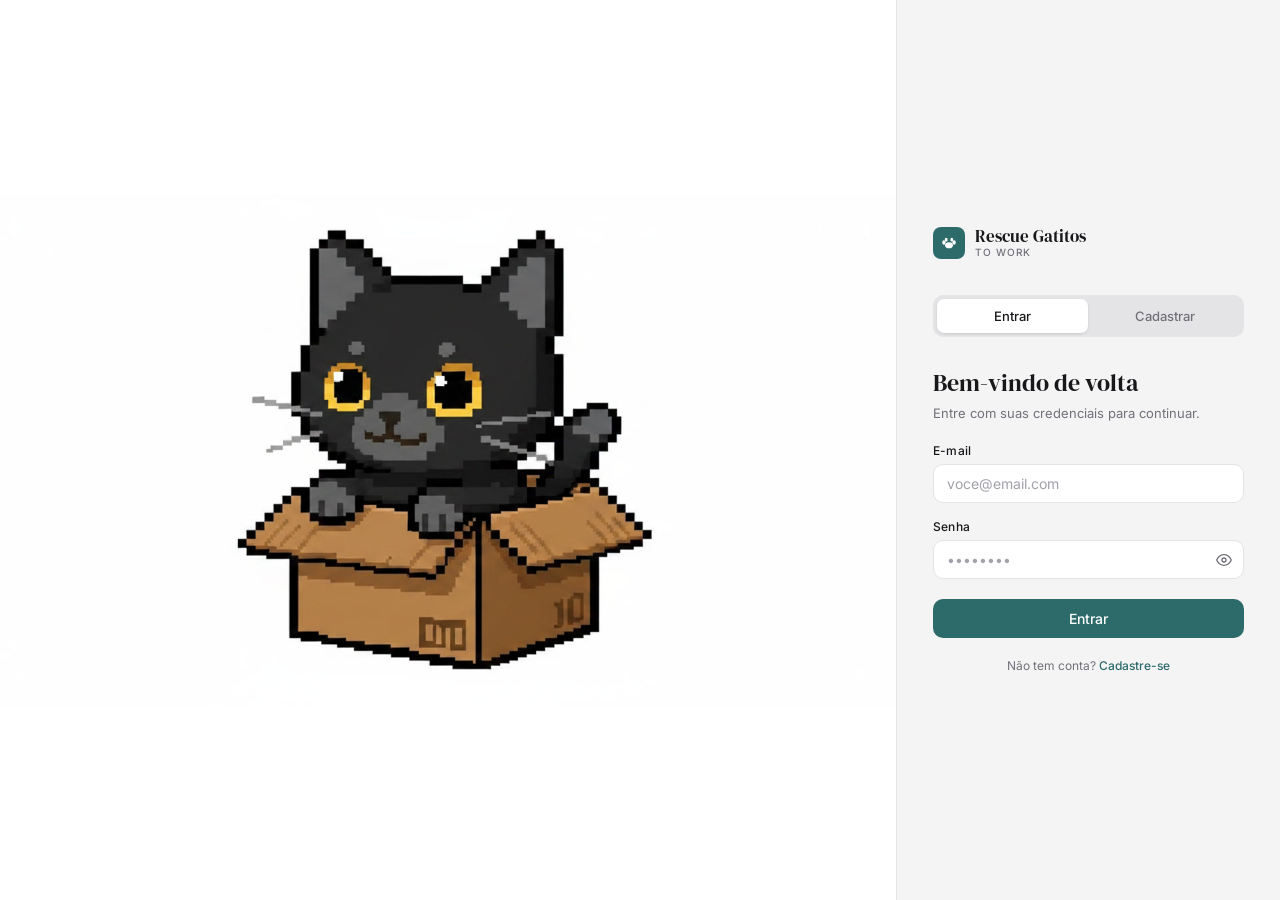
==== index.html @ 32a52352 "First commit" ====
<!DOCTYPE html>

<html lang="pt-BR">
<head>
<meta charset="utf-8"/>
<meta content="width=device-width, initial-scale=1.0" name="viewport"/>
<title>Rescue Gatitos — Entrar</title>
<link href="https://fonts.googleapis.com/css2?family=Inter:wght@300;400;500;600&amp;family=DM+Serif+Display:ital@0;1&amp;display=swap" rel="stylesheet"/>

<link href="/css/index.css" rel="stylesheet"/></head>
<body>
<div class="layout">
<!-- ═══ LEFT: background image (defina a URL no CSS acima) ═══ -->
<section class="left"></section>
<!-- ═══ RIGHT: auth panel ═══ -->
<aside class="right">
<!-- Brand -->
<div class="brand">
<div class="brand-icon">
<svg fill="none" height="18" viewbox="0 0 64 64" width="18" xmlns="http://www.w3.org/2000/svg">
<ellipse cx="32" cy="40" fill="white" rx="14" ry="11"></ellipse>
<ellipse cx="14" cy="30" fill="white" rx="6" ry="8"></ellipse>
<ellipse cx="50" cy="30" fill="white" rx="6" ry="8"></ellipse>
<ellipse cx="22" cy="20" fill="white" rx="5" ry="7"></ellipse>
<ellipse cx="42" cy="20" fill="white" rx="5" ry="7"></ellipse>
</svg>
</div>
<div class="brand-name">
        Rescue Gatitos
        <span>to work</span>
</div>
</div>
<!-- Tabs -->
<div class="tabs" role="tablist">
<button class="tab-btn active" id="tab-login" onclick="switchTab('login')" role="tab">Entrar</button>
<button class="tab-btn" id="tab-register" onclick="switchTab('register')" role="tab">Cadastrar</button>
</div>
<!-- ── Login Form ── -->
<div class="form-panel active" id="panel-login">
<div class="form-header">
<h1>Bem-vindo de volta</h1>
<p>Entre com suas credenciais para continuar.</p>
</div>
<div class="feedback" id="login-feedback"></div>
<div class="field">
<label for="login-email">E-mail</label>
<input autocomplete="email" id="login-email" placeholder="voce@email.com" type="email"/>
<span class="error-msg" id="login-email-err">Informe um e-mail válido.</span>
</div>
<div class="field">
<label for="login-password">Senha</label>
<div class="pw-wrap">
<input autocomplete="current-password" id="login-password" placeholder="••••••••" type="password"/>
<button aria-label="Mostrar senha" class="pw-toggle" onclick="togglePw('login-password', this)" type="button">
<svg fill="none" height="16" stroke="currentColor" stroke-linecap="round" stroke-linejoin="round" stroke-width="2" viewbox="0 0 24 24" width="16"><path d="M1 12s4-8 11-8 11 8 11 8-4 8-11 8-11-8-11-8z"></path><circle cx="12" cy="12" r="3"></circle></svg>
</button>
</div>
<span class="error-msg" id="login-pass-err">Informe sua senha.</span>
</div>
<button class="btn-submit" id="btn-login" onclick="handleLogin()">Entrar</button>
<div class="form-footer">
        Não tem conta? <a href="#" onclick="switchTab('register'); return false;">Cadastre-se</a>
</div>
</div>
<!-- ── Register Form ── -->
<div class="form-panel" id="panel-register">
<div class="form-header">
<h1>Crie sua conta</h1>
<p>Preencha os campos para se cadastrar.</p>
</div>
<div class="feedback" id="register-feedback"></div>
<div class="field">
<label for="reg-nick">Apelido</label>
<input autocomplete="nickname" id="reg-nick" placeholder="Como quer ser chamado?" type="text"/>
<span class="error-msg" id="reg-nick-err">Informe um apelido.</span>
</div>
<div class="field">
<label for="reg-email">E-mail</label>
<input autocomplete="email" id="reg-email" placeholder="voce@email.com" type="email"/>
<span class="error-msg" id="reg-email-err">Informe um e-mail válido.</span>
</div>
<div class="field">
<label for="reg-password">Senha</label>
<div class="pw-wrap">
<input autocomplete="new-password" id="reg-password" placeholder="Mínimo 6 caracteres" type="password"/>
<button aria-label="Mostrar senha" class="pw-toggle" onclick="togglePw('reg-password', this)" type="button">
<svg fill="none" height="16" stroke="currentColor" stroke-linecap="round" stroke-linejoin="round" stroke-width="2" viewbox="0 0 24 24" width="16"><path d="M1 12s4-8 11-8 11 8 11 8-4 8-11 8-11-8-11-8z"></path><circle cx="12" cy="12" r="3"></circle></svg>
</button>
</div>
<span class="error-msg" id="reg-pass-err">Senha deve ter ao menos 6 caracteres.</span>
</div>
<button class="btn-submit" id="btn-register" onclick="handleRegister()">Criar conta</button>
<div class="form-footer">
        Já tem conta? <a href="#" onclick="switchTab('login'); return false;">Entrar</a>
</div>
</div>
</aside>
</div>

<script src="/js/index.js"></script></body>
</html>
---- css/index.css ----
*, *::before, *::after { box-sizing: border-box; margin: 0; padding: 0; }

    :root {
      --white:      #FFFFFF;
      --panel:      #F4F4F5;
      --border:     #E4E4E7;
      --text:       #18181B;
      --muted:      #71717A;
      --accent:     #2D6A6A;
      --accent-h:   #235454;
      --accent-s:   #E8F2F2;
      --error:      #DC2626;
      --radius:     10px;
      --transition: 180ms ease;
    }

    html, body {
      height: 100%;
      font-family: 'Inter', sans-serif;
      background: var(--white);
      color: var(--text);
      -webkit-font-smoothing: antialiased;
    }

    /* ── Layout ── */
    .layout {
      display: flex;
      height: 100vh;
      min-height: 100vh;
    }

    /* ── Left panel (70%) ── */
    .left {
      flex: 0 0 70%;
      position: relative;
      overflow: hidden;

      /* =====================================================
         BACKGROUND IMAGE
         Substitua a URL abaixo pelo caminho da sua imagem.
         Exemplo: url('assets/banner.jpg')
         ===================================================== */
      background-image: url('[data-uri]');
      background-size: contain;
      background-position: center;
      background-repeat: no-repeat;
      background-color: var(--white); /* exibido enquanto a imagem não estiver definida */
    }

    /* ── Right panel (30%) ── */
    .right {
      flex: 0 0 30%;
      background: var(--panel);
      display: flex;
      flex-direction: column;
      align-items: center;
      justify-content: center;
      padding: 40px 36px;
      position: relative;
      border-left: 1px solid var(--border);
    }

    /* ── Brand ── */
    .brand {
      display: flex;
      align-items: center;
      gap: 10px;
      margin-bottom: 36px;
      align-self: flex-start;
    }

    .brand-icon {
      width: 32px;
      height: 32px;
      background: var(--accent);
      border-radius: 8px;
      display: flex;
      align-items: center;
      justify-content: center;
    }

    .brand-name {
      font-family: 'DM Serif Display', serif;
      font-size: 17px;
      color: var(--text);
      line-height: 1;
    }

    .brand-name span {
      display: block;
      font-family: 'Inter', sans-serif;
      font-size: 10px;
      font-weight: 500;
      letter-spacing: 0.1em;
      color: var(--muted);
      text-transform: uppercase;
      margin-top: 2px;
    }

    /* ── Tabs ── */
    .tabs {
      display: flex;
      width: 100%;
      background: var(--border);
      border-radius: var(--radius);
      padding: 4px;
      margin-bottom: 32px;
      gap: 2px;
    }

    .tab-btn {
      flex: 1;
      padding: 9px;
      border: none;
      border-radius: 7px;
      background: transparent;
      font-family: 'Inter', sans-serif;
      font-size: 13px;
      font-weight: 500;
      color: var(--muted);
      cursor: pointer;
      transition: all var(--transition);
    }

    .tab-btn.active {
      background: var(--white);
      color: var(--text);
      box-shadow: 0 1px 3px rgba(0,0,0,0.08), 0 1px 2px rgba(0,0,0,0.04);
    }

    /* ── Forms ── */
    .form-panel {
      width: 100%;
      display: none;
      flex-direction: column;
      gap: 16px;
    }

    .form-panel.active { display: flex; }

    .form-header {
      margin-bottom: 4px;
    }

    .form-header h1 {
      font-family: 'DM Serif Display', serif;
      font-size: 24px;
      font-weight: 400;
      color: var(--text);
      line-height: 1.2;
    }

    .form-header p {
      font-size: 13px;
      color: var(--muted);
      margin-top: 6px;
      line-height: 1.5;
    }

    .field {
      display: flex;
      flex-direction: column;
      gap: 6px;
    }

    label {
      font-size: 12px;
      font-weight: 500;
      color: var(--text);
      letter-spacing: 0.02em;
    }

    input[type="text"],
    input[type="email"],
    input[type="password"] {
      width: 100%;
      padding: 10px 13px;
      border: 1.5px solid var(--border);
      border-radius: var(--radius);
      background: var(--white);
      font-family: 'Inter', sans-serif;
      font-size: 14px;
      color: var(--text);
      outline: none;
      transition: border-color var(--transition), box-shadow var(--transition);
    }

    input::placeholder { color: #A1A1AA; }

    input:focus {
      border-color: var(--accent);
      box-shadow: 0 0 0 3px var(--accent-s);
    }

    input.error-input { border-color: var(--error); }

    .error-msg {
      font-size: 11.5px;
      color: var(--error);
      display: none;
    }

    .error-msg.visible { display: block; }

    /* ── Password wrapper ── */
    .pw-wrap {
      position: relative;
    }

    .pw-wrap input { padding-right: 40px; }

    .pw-toggle {
      position: absolute;
      right: 12px;
      top: 50%;
      transform: translateY(-50%);
      background: none;
      border: none;
      cursor: pointer;
      color: var(--muted);
      display: flex;
      align-items: center;
      padding: 0;
      transition: color var(--transition);
    }

    .pw-toggle:hover { color: var(--accent); }

    /* ── Submit button ── */
    .btn-submit {
      width: 100%;
      padding: 11px;
      border: none;
      border-radius: var(--radius);
      background: var(--accent);
      color: #fff;
      font-family: 'Inter', sans-serif;
      font-size: 14px;
      font-weight: 500;
      cursor: pointer;
      transition: background var(--transition), transform 80ms ease, box-shadow var(--transition);
      margin-top: 4px;
      position: relative;
      overflow: hidden;
    }

    .btn-submit:hover { background: var(--accent-h); }
    .btn-submit:active { transform: scale(0.985); }

    .btn-submit.loading {
      pointer-events: none;
      color: transparent;
    }

    .btn-submit.loading::after {
      content: '';
      position: absolute;
      inset: 0;
      margin: auto;
      width: 18px;
      height: 18px;
      border: 2px solid rgba(255,255,255,0.4);
      border-top-color: #fff;
      border-radius: 50%;
      animation: spin 0.6s linear infinite;
    }

    @keyframes spin { to { transform: rotate(360deg); } }

    /* ── Feedback banner ── */
    .feedback {
      padding: 10px 13px;
      border-radius: var(--radius);
      font-size: 13px;
      display: none;
    }

    .feedback.show { display: block; }
    .feedback.success { background: #ECFDF5; color: #065F46; border: 1px solid #A7F3D0; }
    .feedback.error   { background: #FEF2F2; color: var(--error); border: 1px solid #FECACA; }

    /* ── Footer ── */
    .form-footer {
      font-size: 12px;
      color: var(--muted);
      text-align: center;
      margin-top: 4px;
    }

    .form-footer a {
      color: var(--accent);
      text-decoration: none;
      font-weight: 500;
    }

    .form-footer a:hover { text-decoration: underline; }

    /* ── Divider ── */
    .divider {
      display: flex;
      align-items: center;
      gap: 10px;
      color: #A1A1AA;
      font-size: 11px;
    }

    .divider::before,
    .divider::after {
      content: '';
      flex: 1;
      height: 1px;
      background: var(--border);
    }

    /* ── Responsive ── */
    @media (max-width: 768px) {
      .layout { flex-direction: column; }
      .left { flex: 0 0 240px; }
      .right { flex: 1; padding: 32px 24px; }
      .image-placeholder { margin: 16px; }
    }
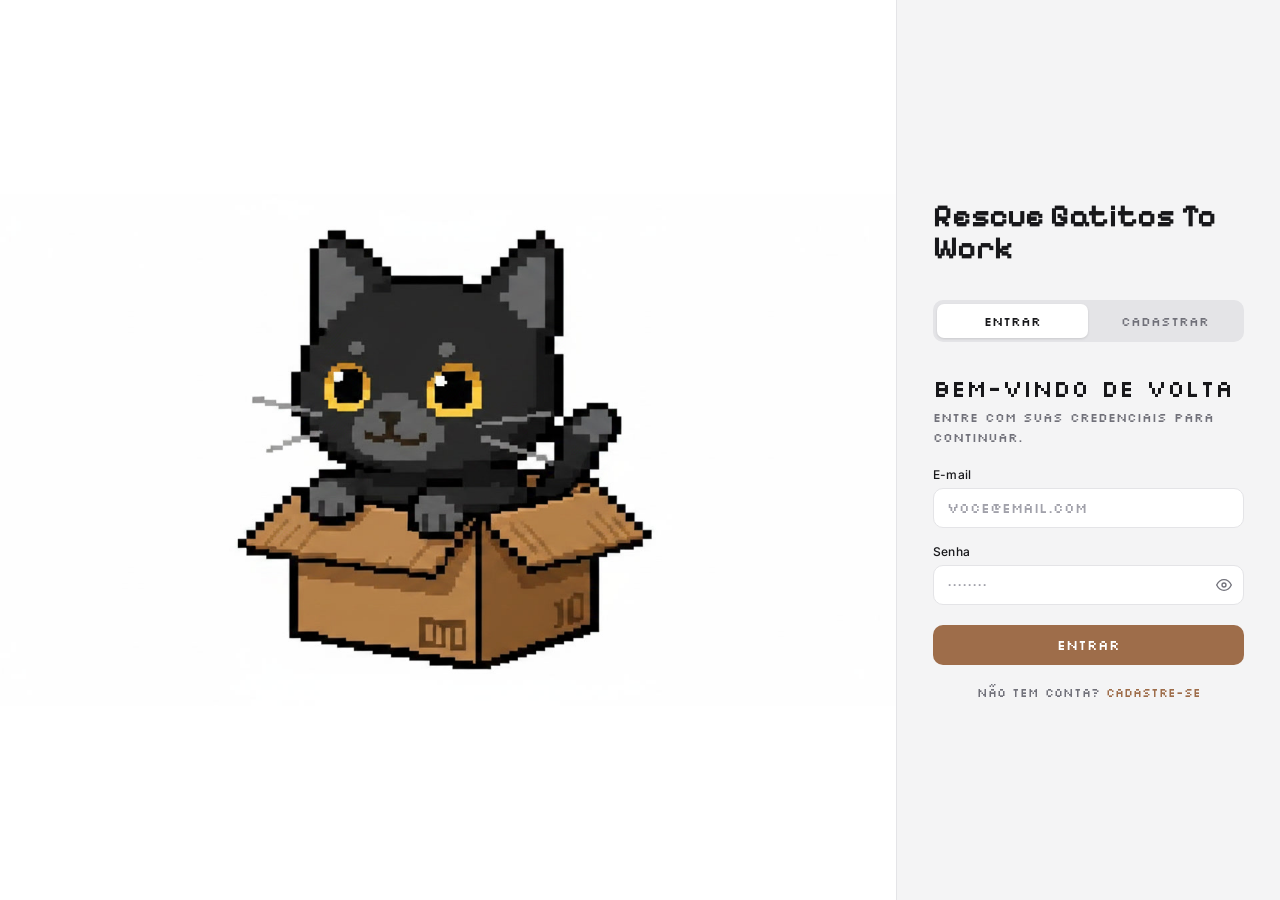
==== commit 0f317738: "Minor fixes in index.html" ====
--- a/index.html
+++ b/index.html
@@ -16,18 +16,8 @@
 <aside class="right">
 <!-- Brand -->
 <div class="brand">
-<div class="brand-icon">
-<svg fill="none" height="18" viewbox="0 0 64 64" width="18" xmlns="http://www.w3.org/2000/svg">
-<ellipse cx="32" cy="40" fill="white" rx="14" ry="11"></ellipse>
-<ellipse cx="14" cy="30" fill="white" rx="6" ry="8"></ellipse>
-<ellipse cx="50" cy="30" fill="white" rx="6" ry="8"></ellipse>
-<ellipse cx="22" cy="20" fill="white" rx="5" ry="7"></ellipse>
-<ellipse cx="42" cy="20" fill="white" rx="5" ry="7"></ellipse>
-</svg>
-</div>
 <div class="brand-name">
-        Rescue Gatitos
-        <span>to work</span>
+        Rescue Gatitos To Work
 </div>
 </div>
 <!-- Tabs -->
--- a/css/index.css
+++ b/css/index.css
@@ -1,4 +1,5 @@
-
+    @import url('https://fonts.googleapis.com/css2?family=Inter:wght@100..900&family=Pixelify+Sans:wght@400..700&family=Silkscreen:wght@400;700&family=Tiny5&display=swap');
+    
     *, *::before, *::after { box-sizing: border-box; margin: 0; padding: 0; }
 
     :root {
@@ -7,8 +8,8 @@
       --border:     #E4E4E7;
       --text:       #18181B;
       --muted:      #71717A;
-      --accent:     #2D6A6A;
-      --accent-h:   #235454;
+      --accent:     #9e6d4a;
+      --accent-h:   #B57C54;
       --accent-s:   #E8F2F2;
       --error:      #DC2626;
       --radius:     10px;
@@ -81,21 +82,11 @@
     }
 
     .brand-name {
-      font-family: 'DM Serif Display', serif;
-      font-size: 17px;
+      font-family:  'Pixelify Sans', sans-serif;
+      font-weight: 700;
+      font-size: 32px;
       color: var(--text);
       line-height: 1;
-    }
-
-    .brand-name span {
-      display: block;
-      font-family: 'Inter', sans-serif;
-      font-size: 10px;
-      font-weight: 500;
-      letter-spacing: 0.1em;
-      color: var(--muted);
-      text-transform: uppercase;
-      margin-top: 2px;
     }
 
     /* ── Tabs ── */
@@ -115,7 +106,7 @@
       border: none;
       border-radius: 7px;
       background: transparent;
-      font-family: 'Inter', sans-serif;
+      font-family: 'Silkscreen', sans-serif;
       font-size: 13px;
       font-weight: 500;
       color: var(--muted);
@@ -144,7 +135,7 @@
     }
 
     .form-header h1 {
-      font-family: 'DM Serif Display', serif;
+      font-family: 'Silkscreen', sans-serif;
       font-size: 24px;
       font-weight: 400;
       color: var(--text);
@@ -152,6 +143,7 @@
     }
 
     .form-header p {
+      font-family: 'Silkscreen', sans-serif;
       font-size: 13px;
       color: var(--muted);
       margin-top: 6px;
@@ -179,7 +171,7 @@
       border: 1.5px solid var(--border);
       border-radius: var(--radius);
       background: var(--white);
-      font-family: 'Inter', sans-serif;
+      font-family: 'Silkscreen', sans-serif;
       font-size: 14px;
       color: var(--text);
       outline: none;
@@ -235,7 +227,7 @@
       border-radius: var(--radius);
       background: var(--accent);
       color: #fff;
-      font-family: 'Inter', sans-serif;
+      font-family: 'Silkscreen', sans-serif;
       font-size: 14px;
       font-weight: 500;
       cursor: pointer;
@@ -272,6 +264,7 @@
     .feedback {
       padding: 10px 13px;
       border-radius: var(--radius);
+      font-family: 'Silkscreen', sans-serif;
       font-size: 13px;
       display: none;
     }
@@ -282,6 +275,7 @@
 
     /* ── Footer ── */
     .form-footer {
+      font-family: 'Silkscreen', sans-serif;
       font-size: 12px;
       color: var(--muted);
       text-align: center;
@@ -302,6 +296,7 @@
       align-items: center;
       gap: 10px;
       color: #A1A1AA;
+      font-family: 'Silkscreen', sans-serif;
       font-size: 11px;
     }
 
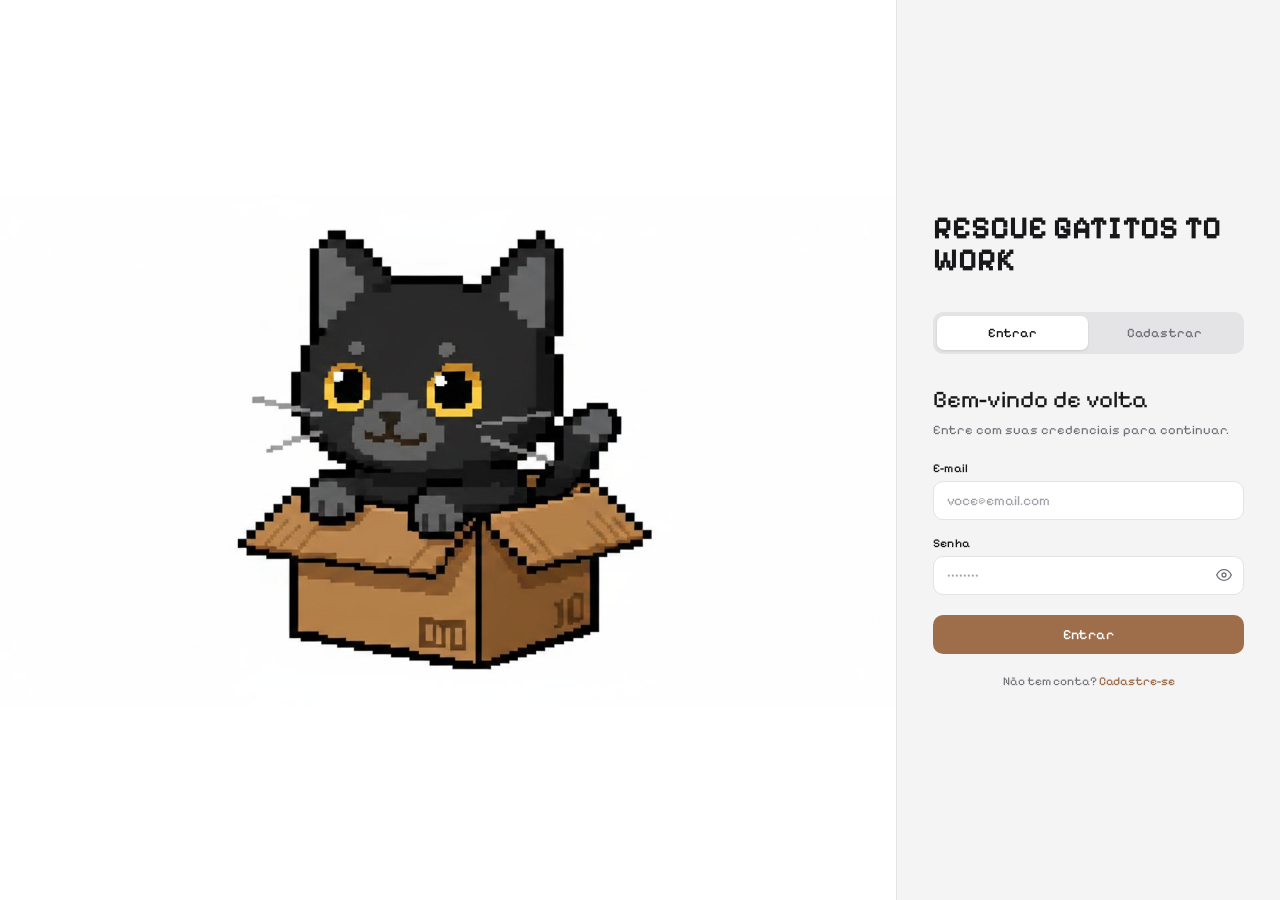
==== commit 9fb1b0e6: "OverHaul minor fixes" ====
--- a/index.html
+++ b/index.html
@@ -17,7 +17,7 @@
 <!-- Brand -->
 <div class="brand">
 <div class="brand-name">
-        Rescue Gatitos To Work
+        RESCUE GATITOS TO WORK
 </div>
 </div>
 <!-- Tabs -->
--- a/css/index.css
+++ b/css/index.css
@@ -18,7 +18,7 @@
 
     html, body {
       height: 100%;
-      font-family: 'Inter', sans-serif;
+      font-family:  'Pixelify Sans', sans-serif;
       background: var(--white);
       color: var(--text);
       -webkit-font-smoothing: antialiased;
@@ -42,7 +42,7 @@
          Substitua a URL abaixo pelo caminho da sua imagem.
          Exemplo: url('assets/banner.jpg')
          ===================================================== */
-      background-image: url('[data-uri]');
+      background-image: url("../assets/index.jpg");
       background-size: contain;
       background-position: center;
       background-repeat: no-repeat;
@@ -106,7 +106,7 @@
       border: none;
       border-radius: 7px;
       background: transparent;
-      font-family: 'Silkscreen', sans-serif;
+      font-family:  'Pixelify Sans', sans-serif;
       font-size: 13px;
       font-weight: 500;
       color: var(--muted);
@@ -135,7 +135,7 @@
     }
 
     .form-header h1 {
-      font-family: 'Silkscreen', sans-serif;
+      font-family:  'Pixelify Sans', sans-serif;
       font-size: 24px;
       font-weight: 400;
       color: var(--text);
@@ -143,7 +143,7 @@
     }
 
     .form-header p {
-      font-family: 'Silkscreen', sans-serif;
+      font-family:  'Pixelify Sans', sans-serif;
       font-size: 13px;
       color: var(--muted);
       margin-top: 6px;
@@ -171,7 +171,7 @@
       border: 1.5px solid var(--border);
       border-radius: var(--radius);
       background: var(--white);
-      font-family: 'Silkscreen', sans-serif;
+      font-family:  'Pixelify Sans', sans-serif;
       font-size: 14px;
       color: var(--text);
       outline: none;
@@ -227,7 +227,7 @@
       border-radius: var(--radius);
       background: var(--accent);
       color: #fff;
-      font-family: 'Silkscreen', sans-serif;
+      font-family:  'Pixelify Sans', sans-serif;
       font-size: 14px;
       font-weight: 500;
       cursor: pointer;
@@ -264,7 +264,7 @@
     .feedback {
       padding: 10px 13px;
       border-radius: var(--radius);
-      font-family: 'Silkscreen', sans-serif;
+      font-family:  'Pixelify Sans', sans-serif;
       font-size: 13px;
       display: none;
     }
@@ -275,7 +275,7 @@
 
     /* ── Footer ── */
     .form-footer {
-      font-family: 'Silkscreen', sans-serif;
+      font-family:  'Pixelify Sans', sans-serif;
       font-size: 12px;
       color: var(--muted);
       text-align: center;
@@ -296,7 +296,7 @@
       align-items: center;
       gap: 10px;
       color: #A1A1AA;
-      font-family: 'Silkscreen', sans-serif;
+      font-family:  'Pixelify Sans', sans-serif;
       font-size: 11px;
     }
 
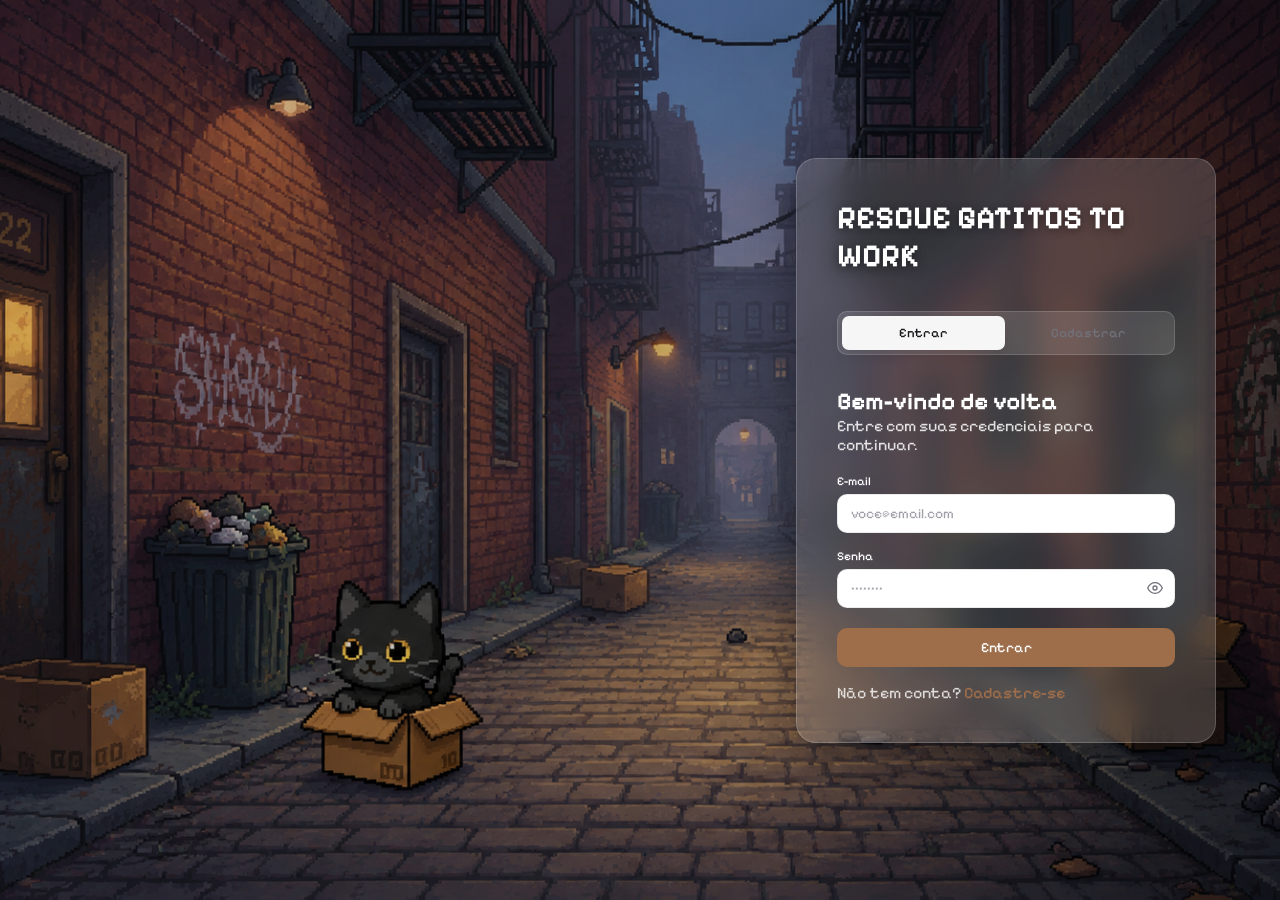
==== commit 79a80eae: "Home page prototype v1.0.0" ====
--- a/index.html
+++ b/index.html
@@ -10,8 +10,6 @@
 <link href="/css/index.css" rel="stylesheet"/></head>
 <body>
 <div class="layout">
-<!-- ═══ LEFT: background image (defina a URL no CSS acima) ═══ -->
-<section class="left"></section>
 <!-- ═══ RIGHT: auth panel ═══ -->
 <aside class="right">
 <!-- Brand -->
--- a/css/index.css
+++ b/css/index.css
@@ -1,65 +1,89 @@
     @import url('https://fonts.googleapis.com/css2?family=Inter:wght@100..900&family=Pixelify+Sans:wght@400..700&family=Silkscreen:wght@400;700&family=Tiny5&display=swap');
-    
-    *, *::before, *::after { box-sizing: border-box; margin: 0; padding: 0; }
+
+    *,
+    *::before,
+    *::after {
+      box-sizing: border-box;
+      margin: 0;
+      padding: 0;
+    }
 
     :root {
-      --white:      #FFFFFF;
-      --panel:      #F4F4F5;
-      --border:     #E4E4E7;
-      --text:       #18181B;
-      --muted:      #71717A;
-      --accent:     #9e6d4a;
-      --accent-h:   #B57C54;
-      --accent-s:   #E8F2F2;
-      --error:      #DC2626;
-      --radius:     10px;
+      --white: #FFFFFF;
+      --panel: #F4F4F5;
+      --border: #E4E4E7;
+      --text: #18181B;
+      --muted: #71717A;
+      --accent: #9e6d4a;
+      --accent-h: #B57C54;
+      --accent-s: #E8F2F2;
+      --error: #DC2626;
+      --radius: 10px;
       --transition: 180ms ease;
     }
 
-    html, body {
+    html,
+    body {
       height: 100%;
-      font-family:  'Pixelify Sans', sans-serif;
-      background: var(--white);
+      margin: 0;
+      font-family: 'Pixelify Sans', sans-serif;
       color: var(--text);
       -webkit-font-smoothing: antialiased;
     }
 
+    body {
+      background: url("../assets/images/index.png") center center / cover no-repeat fixed;
+      overflow: hidden;
+    }
+
+    body::before {
+      content: "";
+      position: fixed;
+      inset: 0;
+
+      background: linear-gradient(90deg,
+          rgba(0, 0, 0, .10) 0%,
+          rgba(0, 0, 0, .18) 55%,
+          rgba(0, 0, 0, .45) 100%);
+
+      z-index: -1;
+    }
+
     /* ── Layout ── */
     .layout {
       display: flex;
+      justify-content: flex-end;
+      align-items: center;
+
+      width: 100%;
       height: 100vh;
-      min-height: 100vh;
-    }
-
-    /* ── Left panel (70%) ── */
-    .left {
-      flex: 0 0 70%;
-      position: relative;
-      overflow: hidden;
-
-      /* =====================================================
-         BACKGROUND IMAGE
-         Substitua a URL abaixo pelo caminho da sua imagem.
-         Exemplo: url('assets/banner.jpg')
-         ===================================================== */
-      background-image: url("../assets/index.jpg");
-      background-size: contain;
-      background-position: center;
-      background-repeat: no-repeat;
-      background-color: var(--white); /* exibido enquanto a imagem não estiver definida */
+
+      padding-right: 5%;
     }
 
     /* ── Right panel (30%) ── */
     .right {
-      flex: 0 0 30%;
-      background: var(--panel);
+
+      width: 420px;
+      max-width: 90vw;
+
       display: flex;
       flex-direction: column;
-      align-items: center;
       justify-content: center;
-      padding: 40px 36px;
-      position: relative;
-      border-left: 1px solid var(--border);
+
+      padding: 40px;
+
+      background: rgba(255, 255, 255, .15);
+
+      backdrop-filter: blur(14px);
+      -webkit-backdrop-filter: blur(14px);
+
+      border: 1px solid rgba(255, 255, 255, .18);
+
+      border-radius: 20px;
+
+      box-shadow:
+        0 20px 50px rgba(0, 0, 0, .30);
     }
 
     /* ── Brand ── */
@@ -82,22 +106,30 @@
     }
 
     .brand-name {
-      font-family:  'Pixelify Sans', sans-serif;
+      font-family: 'Pixelify Sans', sans-serif;
+      font-size: 32px;
       font-weight: 700;
-      font-size: 32px;
-      color: var(--text);
-      line-height: 1;
+
+      color: white;
+
+      text-shadow: 0 2px 10px rgba(0, 0, 0, .45);
     }
 
     /* ── Tabs ── */
     .tabs {
       display: flex;
       width: 100%;
-      background: var(--border);
+
+      padding: 4px;
+      gap: 2px;
+
+      margin-bottom: 32px;
+
+      background: rgba(255, 255, 255, .12);
+
+      border: 1px solid rgba(255, 255, 255, .15);
+
       border-radius: var(--radius);
-      padding: 4px;
-      margin-bottom: 32px;
-      gap: 2px;
     }
 
     .tab-btn {
@@ -106,7 +138,7 @@
       border: none;
       border-radius: 7px;
       background: transparent;
-      font-family:  'Pixelify Sans', sans-serif;
+      font-family: 'Pixelify Sans', sans-serif;
       font-size: 13px;
       font-weight: 500;
       color: var(--muted);
@@ -115,9 +147,12 @@
     }
 
     .tab-btn.active {
-      background: var(--white);
+
+      background: rgba(255, 255, 255, .95);
+
       color: var(--text);
-      box-shadow: 0 1px 3px rgba(0,0,0,0.08), 0 1px 2px rgba(0,0,0,0.04);
+
+      box-shadow: 0 4px 12px rgba(0, 0, 0, .12);
     }
 
     /* ── Forms ── */
@@ -128,26 +163,20 @@
       gap: 16px;
     }
 
-    .form-panel.active { display: flex; }
+    .form-panel.active {
+      display: flex;
+    }
 
     .form-header {
       margin-bottom: 4px;
     }
 
     .form-header h1 {
-      font-family:  'Pixelify Sans', sans-serif;
-      font-size: 24px;
-      font-weight: 400;
-      color: var(--text);
-      line-height: 1.2;
+      color: white;
     }
 
     .form-header p {
-      font-family:  'Pixelify Sans', sans-serif;
-      font-size: 13px;
-      color: var(--muted);
-      margin-top: 6px;
-      line-height: 1.5;
+      color: rgba(255, 255, 255, .85);
     }
 
     .field {
@@ -157,35 +186,49 @@
     }
 
     label {
+      color: white;
       font-size: 12px;
       font-weight: 500;
-      color: var(--text);
-      letter-spacing: 0.02em;
     }
 
     input[type="text"],
     input[type="email"],
     input[type="password"] {
-      width: 100%;
+
+      width: 100%;
+
       padding: 10px 13px;
-      border: 1.5px solid var(--border);
+
       border-radius: var(--radius);
-      background: var(--white);
-      font-family:  'Pixelify Sans', sans-serif;
+
+      border: 1px solid rgba(0, 0, 0, .08);
+
+      background: #fff;
+
+      font-family: 'Pixelify Sans', sans-serif;
+
       font-size: 14px;
+
       color: var(--text);
+
       outline: none;
-      transition: border-color var(--transition), box-shadow var(--transition);
-    }
-
-    input::placeholder { color: #A1A1AA; }
+
+      transition: border-color var(--transition),
+        box-shadow var(--transition);
+    }
+
+    input::placeholder {
+      color: #A1A1AA;
+    }
 
     input:focus {
       border-color: var(--accent);
       box-shadow: 0 0 0 3px var(--accent-s);
     }
 
-    input.error-input { border-color: var(--error); }
+    input.error-input {
+      border-color: var(--error);
+    }
 
     .error-msg {
       font-size: 11.5px;
@@ -193,14 +236,18 @@
       display: none;
     }
 
-    .error-msg.visible { display: block; }
+    .error-msg.visible {
+      display: block;
+    }
 
     /* ── Password wrapper ── */
     .pw-wrap {
       position: relative;
     }
 
-    .pw-wrap input { padding-right: 40px; }
+    .pw-wrap input {
+      padding-right: 40px;
+    }
 
     .pw-toggle {
       position: absolute;
@@ -217,7 +264,9 @@
       transition: color var(--transition);
     }
 
-    .pw-toggle:hover { color: var(--accent); }
+    .pw-toggle:hover {
+      color: var(--accent);
+    }
 
     /* ── Submit button ── */
     .btn-submit {
@@ -227,7 +276,7 @@
       border-radius: var(--radius);
       background: var(--accent);
       color: #fff;
-      font-family:  'Pixelify Sans', sans-serif;
+      font-family: 'Pixelify Sans', sans-serif;
       font-size: 14px;
       font-weight: 500;
       cursor: pointer;
@@ -237,8 +286,13 @@
       overflow: hidden;
     }
 
-    .btn-submit:hover { background: var(--accent-h); }
-    .btn-submit:active { transform: scale(0.985); }
+    .btn-submit:hover {
+      background: var(--accent-h);
+    }
+
+    .btn-submit:active {
+      transform: scale(0.985);
+    }
 
     .btn-submit.loading {
       pointer-events: none;
@@ -252,34 +306,46 @@
       margin: auto;
       width: 18px;
       height: 18px;
-      border: 2px solid rgba(255,255,255,0.4);
+      border: 2px solid rgba(255, 255, 255, 0.4);
       border-top-color: #fff;
       border-radius: 50%;
       animation: spin 0.6s linear infinite;
     }
 
-    @keyframes spin { to { transform: rotate(360deg); } }
+    @keyframes spin {
+      to {
+        transform: rotate(360deg);
+      }
+    }
 
     /* ── Feedback banner ── */
     .feedback {
       padding: 10px 13px;
       border-radius: var(--radius);
-      font-family:  'Pixelify Sans', sans-serif;
+      font-family: 'Pixelify Sans', sans-serif;
       font-size: 13px;
       display: none;
     }
 
-    .feedback.show { display: block; }
-    .feedback.success { background: #ECFDF5; color: #065F46; border: 1px solid #A7F3D0; }
-    .feedback.error   { background: #FEF2F2; color: var(--error); border: 1px solid #FECACA; }
+    .feedback.show {
+      display: block;
+    }
+
+    .feedback.success {
+      background: #ECFDF5;
+      color: #065F46;
+      border: 1px solid #A7F3D0;
+    }
+
+    .feedback.error {
+      background: #FEF2F2;
+      color: var(--error);
+      border: 1px solid #FECACA;
+    }
 
     /* ── Footer ── */
     .form-footer {
-      font-family:  'Pixelify Sans', sans-serif;
-      font-size: 12px;
-      color: var(--muted);
-      text-align: center;
-      margin-top: 4px;
+      color: rgba(255, 255, 255, .8);
     }
 
     .form-footer a {
@@ -288,7 +354,9 @@
       font-weight: 500;
     }
 
-    .form-footer a:hover { text-decoration: underline; }
+    .form-footer a:hover {
+      text-decoration: underline;
+    }
 
     /* ── Divider ── */
     .divider {
@@ -296,7 +364,7 @@
       align-items: center;
       gap: 10px;
       color: #A1A1AA;
-      font-family:  'Pixelify Sans', sans-serif;
+      font-family: 'Pixelify Sans', sans-serif;
       font-size: 11px;
     }
 
@@ -310,9 +378,20 @@
 
     /* ── Responsive ── */
     @media (max-width: 768px) {
-      .layout { flex-direction: column; }
-      .left { flex: 0 0 240px; }
-      .right { flex: 1; padding: 32px 24px; }
-      .image-placeholder { margin: 16px; }
-    }
-  +      .layout {
+        flex-direction: column;
+      }
+
+      .left {
+        flex: 0 0 240px;
+      }
+
+      .right {
+        flex: 1;
+        padding: 32px 24px;
+      }
+
+      .image-placeholder {
+        margin: 16px;
+      }
+    }
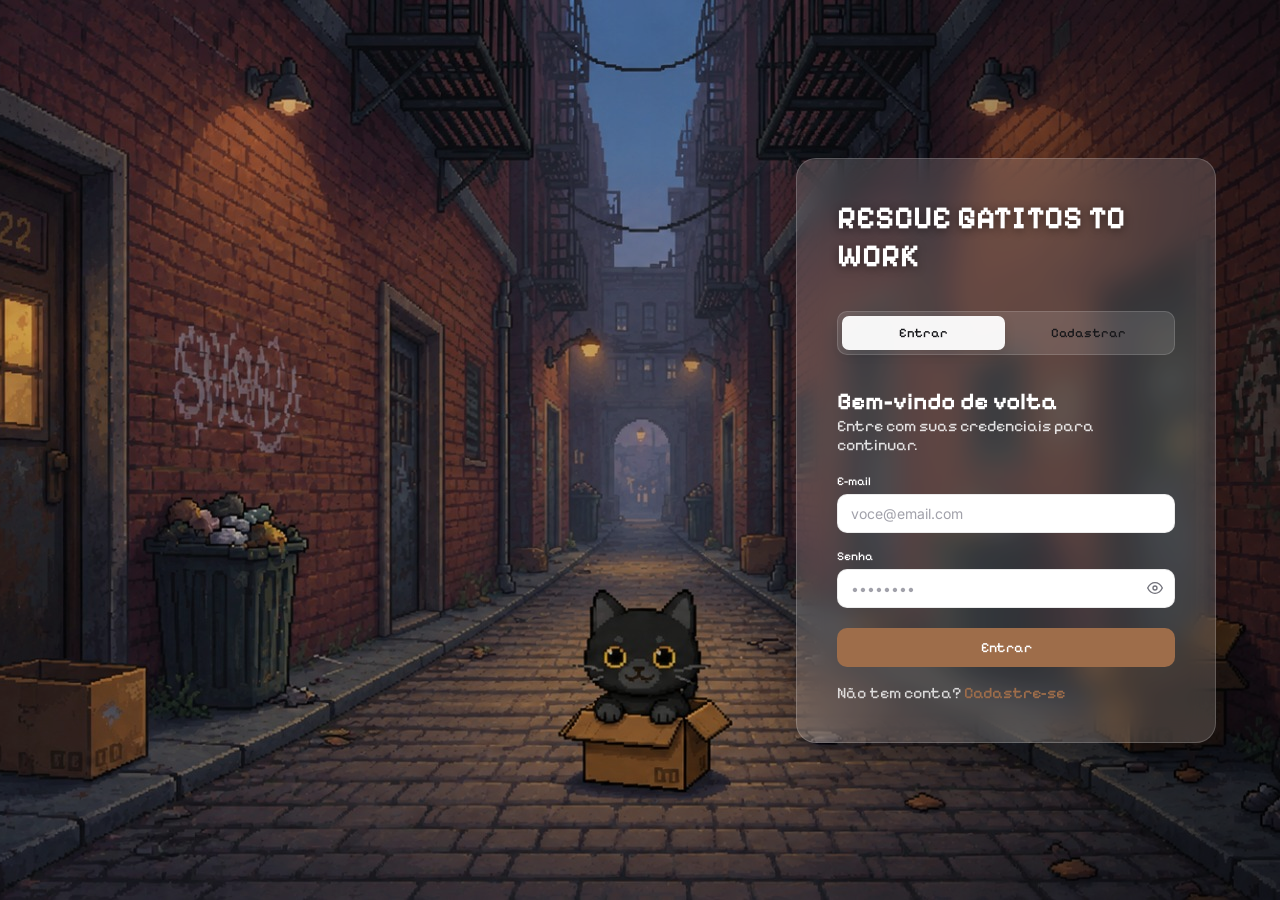
==== commit 08fe45b7: "Minor fixes in index.html" ====
--- a/index.html
+++ b/index.html
@@ -10,20 +10,20 @@
 <link href="/css/index.css" rel="stylesheet"/></head>
 <body>
 <div class="layout">
-<!-- ═══ RIGHT: auth panel ═══ -->
+
 <aside class="right">
-<!-- Brand -->
+
 <div class="brand">
 <div class="brand-name">
         RESCUE GATITOS TO WORK
 </div>
 </div>
-<!-- Tabs -->
+
 <div class="tabs" role="tablist">
 <button class="tab-btn active" id="tab-login" onclick="switchTab('login')" role="tab">Entrar</button>
 <button class="tab-btn" id="tab-register" onclick="switchTab('register')" role="tab">Cadastrar</button>
 </div>
-<!-- ── Login Form ── -->
+
 <div class="form-panel active" id="panel-login">
 <div class="form-header">
 <h1>Bem-vindo de volta</h1>
@@ -50,7 +50,7 @@
         Não tem conta? <a href="#" onclick="switchTab('register'); return false;">Cadastre-se</a>
 </div>
 </div>
-<!-- ── Register Form ── -->
+
 <div class="form-panel" id="panel-register">
 <div class="form-header">
 <h1>Crie sua conta</h1>
--- a/css/index.css
+++ b/css/index.css
@@ -17,7 +17,7 @@
       --accent: #9e6d4a;
       --accent-h: #B57C54;
       --accent-s: #E8F2F2;
-      --error: #DC2626;
+      --error: #ffa9a9;
       --radius: 10px;
       --transition: 180ms ease;
     }
@@ -32,7 +32,7 @@
     }
 
     body {
-      background: url("../assets/images/index.png") center center / cover no-repeat fixed;
+      background: url("../assets/images/index.jpeg") center center / cover no-repeat fixed;
       overflow: hidden;
     }
 
@@ -141,8 +141,8 @@
       font-family: 'Pixelify Sans', sans-serif;
       font-size: 13px;
       font-weight: 500;
-      color: var(--muted);
       cursor: pointer;
+      color:#18181B;
       transition: all var(--transition);
     }
 
@@ -150,7 +150,7 @@
 
       background: rgba(255, 255, 255, .95);
 
-      color: var(--text);
+      color:#18181B;
 
       box-shadow: 0 4px 12px rgba(0, 0, 0, .12);
     }
@@ -205,7 +205,7 @@
 
       background: #fff;
 
-      font-family: 'Pixelify Sans', sans-serif;
+      font-family: 'Inter', sans-serif;
 
       font-size: 14px;
 
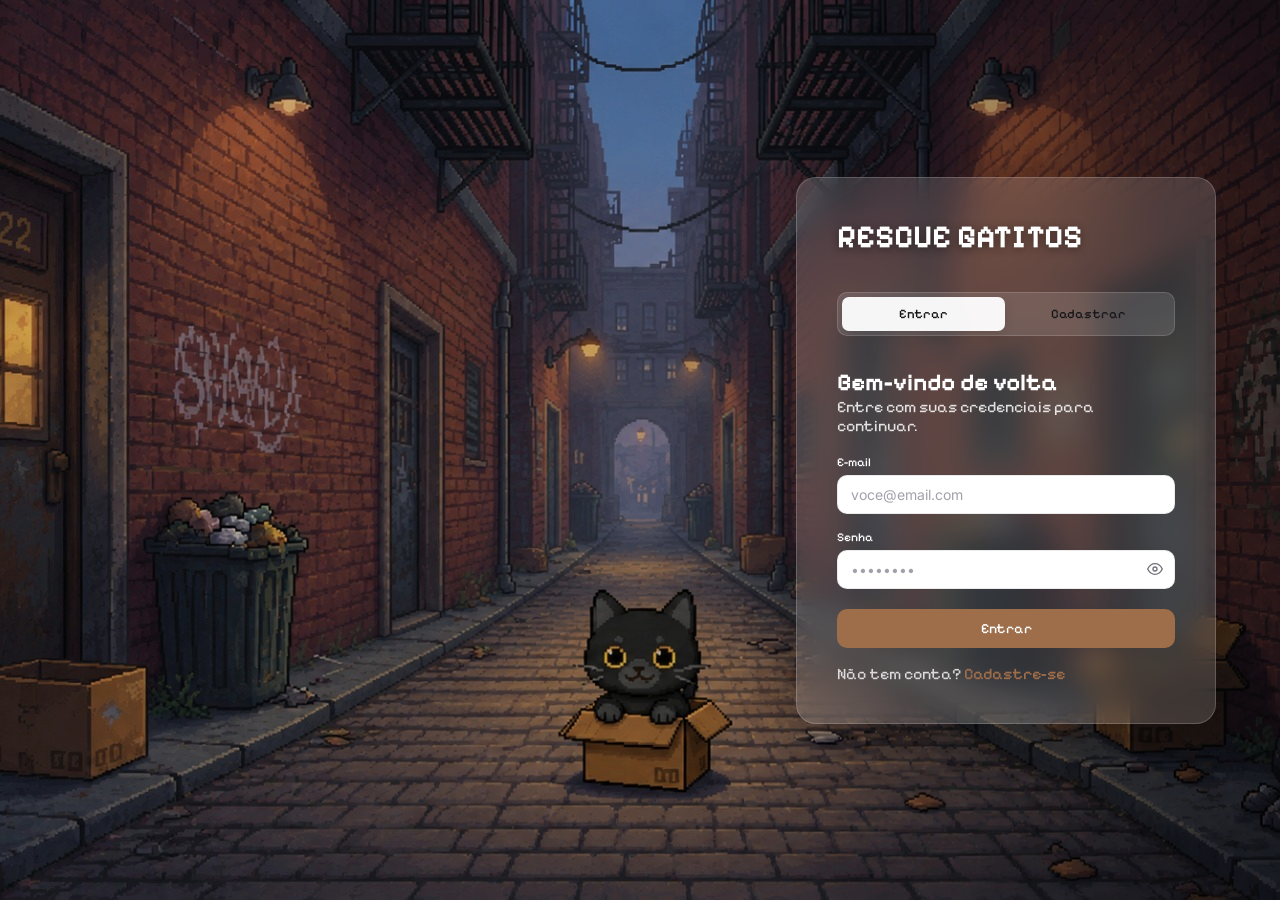
==== commit 06997569: "Fix text in index.html" ====
--- a/index.html
+++ b/index.html
@@ -4,10 +4,23 @@
 <head>
 <meta charset="utf-8"/>
 <meta content="width=device-width, initial-scale=1.0" name="viewport"/>
-<title>Rescue Gatitos — Entrar</title>
+<title>Rescue Gatitos</title>
 <link href="https://fonts.googleapis.com/css2?family=Inter:wght@300;400;500;600&amp;family=DM+Serif+Display:ital@0;1&amp;display=swap" rel="stylesheet"/>
+<link rel="icon" type="image/png" href="assets/images/catInBox.png" />
 
-<link href="/css/index.css" rel="stylesheet"/></head>
+<link href="/css/index.css" rel="stylesheet"/>
+<script>
+  (function () {
+    var isMobilePage = window.location.pathname.includes('mobile.html');
+    if (isMobilePage) return;
+
+    var isMobile = window.matchMedia('(max-width: 768px)').matches;
+    if (isMobile) {
+      window.location.replace('/pages/mobile.html');
+    }
+  })();
+</script>
+</head>
 <body>
 <div class="layout">
 
@@ -15,7 +28,7 @@
 
 <div class="brand">
 <div class="brand-name">
-        RESCUE GATITOS TO WORK
+        RESCUE GATITOS
 </div>
 </div>
 
--- a/css/index.css
+++ b/css/index.css
@@ -61,7 +61,7 @@
       padding-right: 5%;
     }
 
-    /* ── Right panel (30%) ── */
+    /* ── Painel ── */
     .right {
 
       width: 420px;
@@ -86,7 +86,6 @@
         0 20px 50px rgba(0, 0, 0, .30);
     }
 
-    /* ── Brand ── */
     .brand {
       display: flex;
       align-items: center;
@@ -376,7 +375,6 @@
       background: var(--border);
     }
 
-    /* ── Responsive ── */
     @media (max-width: 768px) {
       .layout {
         flex-direction: column;
